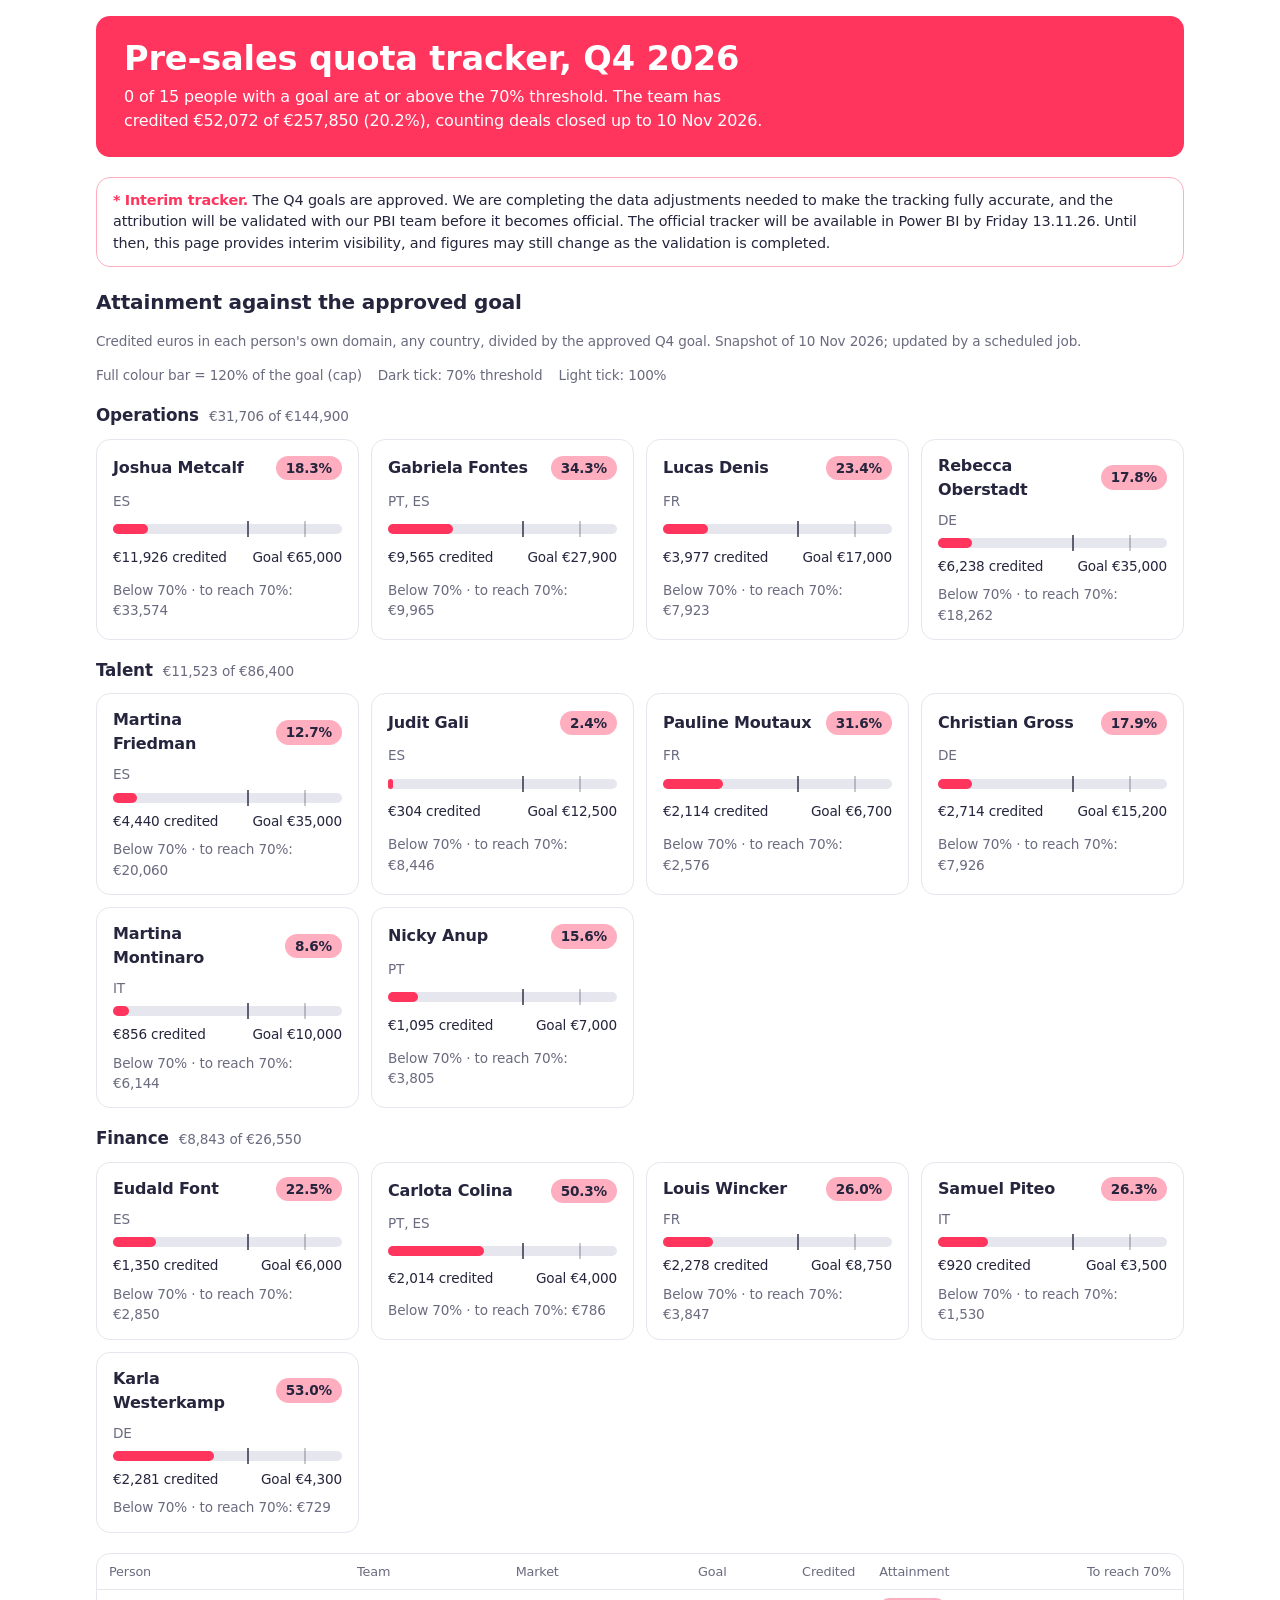
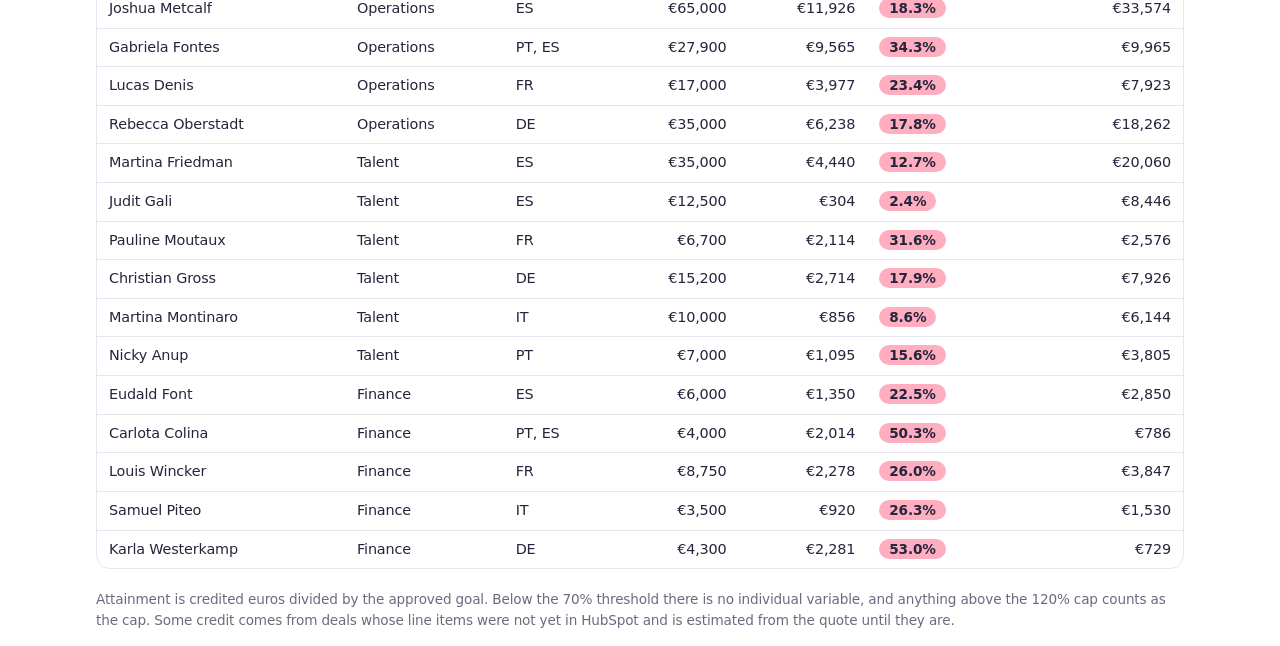
==== index.html @ 663458ab "Update attainment snapshot 2026-11-10" ====
<!doctype html>
<html lang="en"><head><meta charset="utf-8"><meta name="viewport" content="width=device-width,initial-scale=1">
<title>Pre-sales quota tracker, Q4 2026</title>
<style>
:root{--bg:#fff;--fg:#25253d;--mut:#6b6b80;--line:#e6e6ee;--panel:#fff;--brand:#ff355e;--soft:#ffaebf}
@media(prefers-color-scheme:dark){:root{--bg:#16161f;--fg:#f2f2f7;--mut:#a3a3b5;--line:#33333f;--panel:#1f1f2b}}
*{box-sizing:border-box}body{margin:0;background:var(--bg);color:var(--fg);font:16px/1.5 system-ui,-apple-system,"Segoe UI",sans-serif;letter-spacing:-.01em}
main{max-width:1120px;margin:0 auto;padding:16px;display:grid;gap:20px}
header{background:var(--brand);color:#fff;border-radius:14px;padding:24px 28px}header h1{margin:0 0 6px;font-size:clamp(1.5rem,4vw,2.1rem);line-height:1.15;font-weight:600}header p{margin:0;max-width:64ch}
.note{border:1px solid var(--soft);border-radius:14px;padding:12px 16px;font-size:.9rem;background:var(--panel)}.note b{color:var(--brand)}
h2{margin:0;font-size:1.25rem}.mut,.sub,.m{color:var(--mut);font-size:.85rem;font-weight:400}
.legend{display:flex;gap:16px;flex-wrap:wrap}
.team h3{margin:18px 0 10px;font-size:1.05rem;display:flex;gap:10px;align-items:baseline;flex-wrap:wrap}
.grid{display:grid;grid-template-columns:repeat(auto-fill,minmax(240px,1fr));gap:12px}
.card{background:var(--panel);border:1px solid var(--line);border-radius:14px;padding:14px 16px;display:grid;gap:8px}
.row{display:flex;justify-content:space-between;gap:8px;align-items:center}
.pill{border-radius:999px;padding:2px 10px;font-weight:600;font-size:.85rem;background:var(--soft);color:#25253d;white-space:nowrap}.pill.ok,.pill.capped{background:var(--brand);color:#fff}
.bar{position:relative;height:10px;border-radius:99px;background:var(--line)}.bar i{position:absolute;inset:0 auto 0 0;background:var(--brand);border-radius:99px}.bar u{position:absolute;top:-3px;bottom:-3px;width:2px;background:var(--fg);opacity:.7}.bar u.full{opacity:.25}
.foot{display:flex;justify-content:space-between;gap:8px;font-size:.85rem}
.box{overflow-x:auto;border:1px solid var(--line);border-radius:14px}table{border-collapse:collapse;width:100%;font-size:.9rem}th,td{padding:8px 12px;border-bottom:1px solid var(--line);text-align:left;white-space:nowrap}th{color:var(--mut);font-weight:500;font-size:.8rem}td.n,th.n{text-align:right;font-variant-numeric:tabular-nums}tr:last-child td{border-bottom:0}
footer{color:var(--mut);font-size:.85rem}
</style></head><body><main>
<header><h1>Pre-sales quota tracker, Q4 2026</h1>
<p>0 of 15 people with a goal are at or above the 70% threshold. The team has credited €52,072 of €257,850 (20.2%), counting deals closed up to 10 Nov 2026.</p></header>
<aside class="note" role="note"><b>*</b> <b>Interim tracker.</b> The Q4 goals are approved. We are completing the data adjustments needed to make the tracking fully accurate, and the attribution will be validated with our PBI team before it becomes official. The official tracker will be available in Power BI by Friday 13.11.26. Until then, this page provides interim visibility, and figures may still change as the validation is completed.</aside>
<section><h2>Attainment against the approved goal</h2>
<p class="mut">Credited euros in each person's own domain, any country, divided by the approved Q4 goal. Snapshot of 10 Nov 2026; updated by a scheduled job.</p>
<p class="mut legend"><span>Full colour bar = 120% of the goal (cap)</span><span>Dark tick: 70% threshold</span><span>Light tick: 100%</span></p>
<section class="team"><h3>Operations <span class="m">€31,706 of €144,900</span></h3><div class="grid"><article class="card"><div class="row"><b>Joshua Metcalf</b><span class="pill below">18.3%</span></div>
<div class="sub">ES</div>
<div class="bar" role="img" aria-label="18.3% of goal"><i style="width:15.3%"></i><u style="left:58.33%"></u><u class="full" style="left:83.33%"></u></div>
<div class="foot"><span>€11,926 credited</span><span>Goal €65,000</span></div>
<div class="sub">Below 70% · to reach 70%: €33,574</div></article><article class="card"><div class="row"><b>Gabriela Fontes</b><span class="pill below">34.3%</span></div>
<div class="sub">PT, ES</div>
<div class="bar" role="img" aria-label="34.3% of goal"><i style="width:28.6%"></i><u style="left:58.33%"></u><u class="full" style="left:83.33%"></u></div>
<div class="foot"><span>€9,565 credited</span><span>Goal €27,900</span></div>
<div class="sub">Below 70% · to reach 70%: €9,965</div></article><article class="card"><div class="row"><b>Lucas Denis</b><span class="pill below">23.4%</span></div>
<div class="sub">FR</div>
<div class="bar" role="img" aria-label="23.4% of goal"><i style="width:19.5%"></i><u style="left:58.33%"></u><u class="full" style="left:83.33%"></u></div>
<div class="foot"><span>€3,977 credited</span><span>Goal €17,000</span></div>
<div class="sub">Below 70% · to reach 70%: €7,923</div></article><article class="card"><div class="row"><b>Rebecca Oberstadt</b><span class="pill below">17.8%</span></div>
<div class="sub">DE</div>
<div class="bar" role="img" aria-label="17.8% of goal"><i style="width:14.9%"></i><u style="left:58.33%"></u><u class="full" style="left:83.33%"></u></div>
<div class="foot"><span>€6,238 credited</span><span>Goal €35,000</span></div>
<div class="sub">Below 70% · to reach 70%: €18,262</div></article></div></section><section class="team"><h3>Talent <span class="m">€11,523 of €86,400</span></h3><div class="grid"><article class="card"><div class="row"><b>Martina Friedman</b><span class="pill below">12.7%</span></div>
<div class="sub">ES</div>
<div class="bar" role="img" aria-label="12.7% of goal"><i style="width:10.6%"></i><u style="left:58.33%"></u><u class="full" style="left:83.33%"></u></div>
<div class="foot"><span>€4,440 credited</span><span>Goal €35,000</span></div>
<div class="sub">Below 70% · to reach 70%: €20,060</div></article><article class="card"><div class="row"><b>Judit Gali</b><span class="pill below">2.4%</span></div>
<div class="sub">ES</div>
<div class="bar" role="img" aria-label="2.4% of goal"><i style="width:2.0%"></i><u style="left:58.33%"></u><u class="full" style="left:83.33%"></u></div>
<div class="foot"><span>€304 credited</span><span>Goal €12,500</span></div>
<div class="sub">Below 70% · to reach 70%: €8,446</div></article><article class="card"><div class="row"><b>Pauline Moutaux</b><span class="pill below">31.6%</span></div>
<div class="sub">FR</div>
<div class="bar" role="img" aria-label="31.6% of goal"><i style="width:26.3%"></i><u style="left:58.33%"></u><u class="full" style="left:83.33%"></u></div>
<div class="foot"><span>€2,114 credited</span><span>Goal €6,700</span></div>
<div class="sub">Below 70% · to reach 70%: €2,576</div></article><article class="card"><div class="row"><b>Christian Gross</b><span class="pill below">17.9%</span></div>
<div class="sub">DE</div>
<div class="bar" role="img" aria-label="17.9% of goal"><i style="width:14.9%"></i><u style="left:58.33%"></u><u class="full" style="left:83.33%"></u></div>
<div class="foot"><span>€2,714 credited</span><span>Goal €15,200</span></div>
<div class="sub">Below 70% · to reach 70%: €7,926</div></article><article class="card"><div class="row"><b>Martina Montinaro</b><span class="pill below">8.6%</span></div>
<div class="sub">IT</div>
<div class="bar" role="img" aria-label="8.6% of goal"><i style="width:7.1%"></i><u style="left:58.33%"></u><u class="full" style="left:83.33%"></u></div>
<div class="foot"><span>€856 credited</span><span>Goal €10,000</span></div>
<div class="sub">Below 70% · to reach 70%: €6,144</div></article><article class="card"><div class="row"><b>Nicky Anup</b><span class="pill below">15.6%</span></div>
<div class="sub">PT</div>
<div class="bar" role="img" aria-label="15.6% of goal"><i style="width:13.0%"></i><u style="left:58.33%"></u><u class="full" style="left:83.33%"></u></div>
<div class="foot"><span>€1,095 credited</span><span>Goal €7,000</span></div>
<div class="sub">Below 70% · to reach 70%: €3,805</div></article></div></section><section class="team"><h3>Finance <span class="m">€8,843 of €26,550</span></h3><div class="grid"><article class="card"><div class="row"><b>Eudald Font</b><span class="pill below">22.5%</span></div>
<div class="sub">ES</div>
<div class="bar" role="img" aria-label="22.5% of goal"><i style="width:18.8%"></i><u style="left:58.33%"></u><u class="full" style="left:83.33%"></u></div>
<div class="foot"><span>€1,350 credited</span><span>Goal €6,000</span></div>
<div class="sub">Below 70% · to reach 70%: €2,850</div></article><article class="card"><div class="row"><b>Carlota Colina</b><span class="pill below">50.3%</span></div>
<div class="sub">PT, ES</div>
<div class="bar" role="img" aria-label="50.3% of goal"><i style="width:42.0%"></i><u style="left:58.33%"></u><u class="full" style="left:83.33%"></u></div>
<div class="foot"><span>€2,014 credited</span><span>Goal €4,000</span></div>
<div class="sub">Below 70% · to reach 70%: €786</div></article><article class="card"><div class="row"><b>Louis Wincker</b><span class="pill below">26.0%</span></div>
<div class="sub">FR</div>
<div class="bar" role="img" aria-label="26.0% of goal"><i style="width:21.7%"></i><u style="left:58.33%"></u><u class="full" style="left:83.33%"></u></div>
<div class="foot"><span>€2,278 credited</span><span>Goal €8,750</span></div>
<div class="sub">Below 70% · to reach 70%: €3,847</div></article><article class="card"><div class="row"><b>Samuel Piteo</b><span class="pill below">26.3%</span></div>
<div class="sub">IT</div>
<div class="bar" role="img" aria-label="26.3% of goal"><i style="width:21.9%"></i><u style="left:58.33%"></u><u class="full" style="left:83.33%"></u></div>
<div class="foot"><span>€920 credited</span><span>Goal €3,500</span></div>
<div class="sub">Below 70% · to reach 70%: €1,530</div></article><article class="card"><div class="row"><b>Karla Westerkamp</b><span class="pill below">53.0%</span></div>
<div class="sub">DE</div>
<div class="bar" role="img" aria-label="53.0% of goal"><i style="width:44.2%"></i><u style="left:58.33%"></u><u class="full" style="left:83.33%"></u></div>
<div class="foot"><span>€2,281 credited</span><span>Goal €4,300</span></div>
<div class="sub">Below 70% · to reach 70%: €729</div></article></div></section></section>
<section><div class="box"><table><thead><tr><th>Person</th><th>Team</th><th>Market</th><th class="n">Goal</th><th class="n">Credited</th><th>Attainment</th><th class="n">To reach 70%</th></tr></thead><tbody><tr><td>Joshua Metcalf</td><td>Operations</td><td>ES</td><td class="n">€65,000</td><td class="n">€11,926</td><td><span class="pill below">18.3%</span></td><td class="n">€33,574</td></tr><tr><td>Gabriela Fontes</td><td>Operations</td><td>PT, ES</td><td class="n">€27,900</td><td class="n">€9,565</td><td><span class="pill below">34.3%</span></td><td class="n">€9,965</td></tr><tr><td>Lucas Denis</td><td>Operations</td><td>FR</td><td class="n">€17,000</td><td class="n">€3,977</td><td><span class="pill below">23.4%</span></td><td class="n">€7,923</td></tr><tr><td>Rebecca Oberstadt</td><td>Operations</td><td>DE</td><td class="n">€35,000</td><td class="n">€6,238</td><td><span class="pill below">17.8%</span></td><td class="n">€18,262</td></tr><tr><td>Martina Friedman</td><td>Talent</td><td>ES</td><td class="n">€35,000</td><td class="n">€4,440</td><td><span class="pill below">12.7%</span></td><td class="n">€20,060</td></tr><tr><td>Judit Gali</td><td>Talent</td><td>ES</td><td class="n">€12,500</td><td class="n">€304</td><td><span class="pill below">2.4%</span></td><td class="n">€8,446</td></tr><tr><td>Pauline Moutaux</td><td>Talent</td><td>FR</td><td class="n">€6,700</td><td class="n">€2,114</td><td><span class="pill below">31.6%</span></td><td class="n">€2,576</td></tr><tr><td>Christian Gross</td><td>Talent</td><td>DE</td><td class="n">€15,200</td><td class="n">€2,714</td><td><span class="pill below">17.9%</span></td><td class="n">€7,926</td></tr><tr><td>Martina Montinaro</td><td>Talent</td><td>IT</td><td class="n">€10,000</td><td class="n">€856</td><td><span class="pill below">8.6%</span></td><td class="n">€6,144</td></tr><tr><td>Nicky Anup</td><td>Talent</td><td>PT</td><td class="n">€7,000</td><td class="n">€1,095</td><td><span class="pill below">15.6%</span></td><td class="n">€3,805</td></tr><tr><td>Eudald Font</td><td>Finance</td><td>ES</td><td class="n">€6,000</td><td class="n">€1,350</td><td><span class="pill below">22.5%</span></td><td class="n">€2,850</td></tr><tr><td>Carlota Colina</td><td>Finance</td><td>PT, ES</td><td class="n">€4,000</td><td class="n">€2,014</td><td><span class="pill below">50.3%</span></td><td class="n">€786</td></tr><tr><td>Louis Wincker</td><td>Finance</td><td>FR</td><td class="n">€8,750</td><td class="n">€2,278</td><td><span class="pill below">26.0%</span></td><td class="n">€3,847</td></tr><tr><td>Samuel Piteo</td><td>Finance</td><td>IT</td><td class="n">€3,500</td><td class="n">€920</td><td><span class="pill below">26.3%</span></td><td class="n">€1,530</td></tr><tr><td>Karla Westerkamp</td><td>Finance</td><td>DE</td><td class="n">€4,300</td><td class="n">€2,281</td><td><span class="pill below">53.0%</span></td><td class="n">€729</td></tr></tbody></table></div></section>
<footer>Attainment is credited euros divided by the approved goal. Below the 70% threshold there is no individual variable, and anything above the 120% cap counts as the cap. Some credit comes from deals whose line items were not yet in HubSpot and is estimated from the quote until they are.</footer>
</main></body></html>
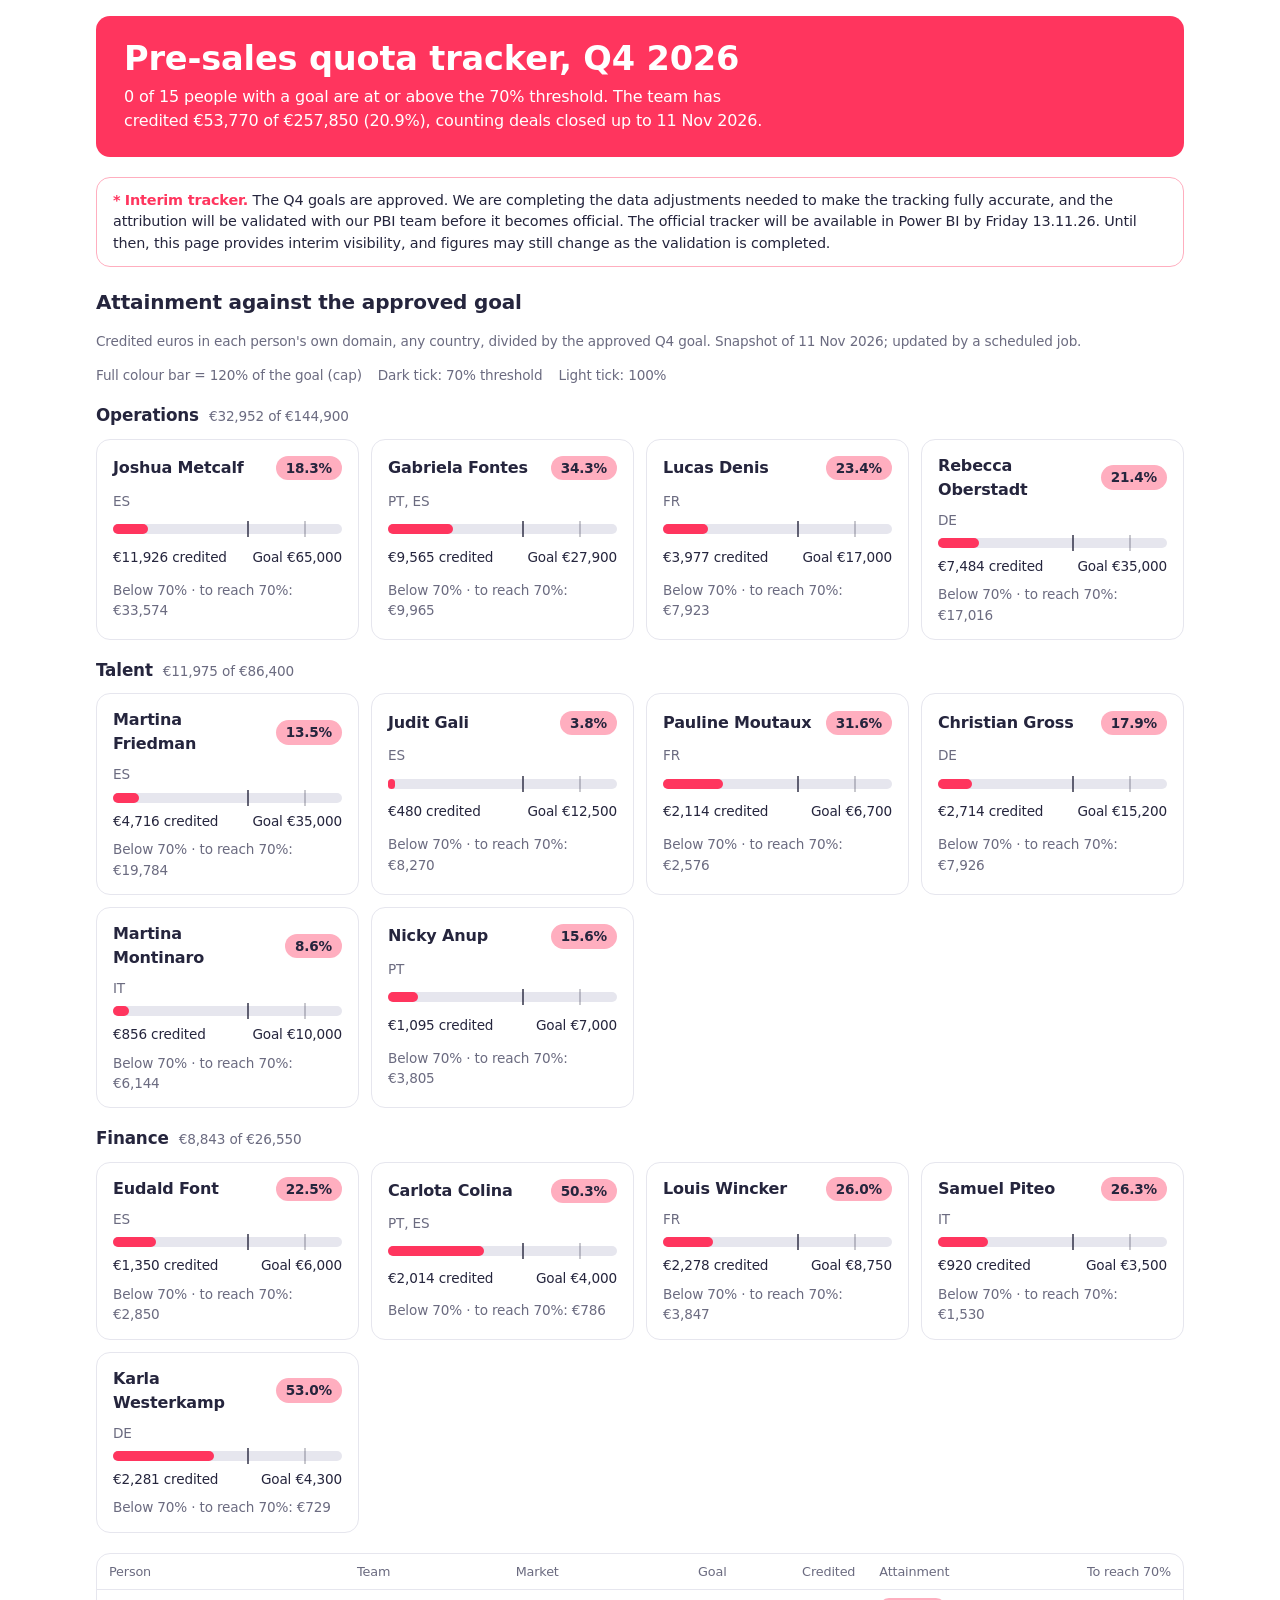
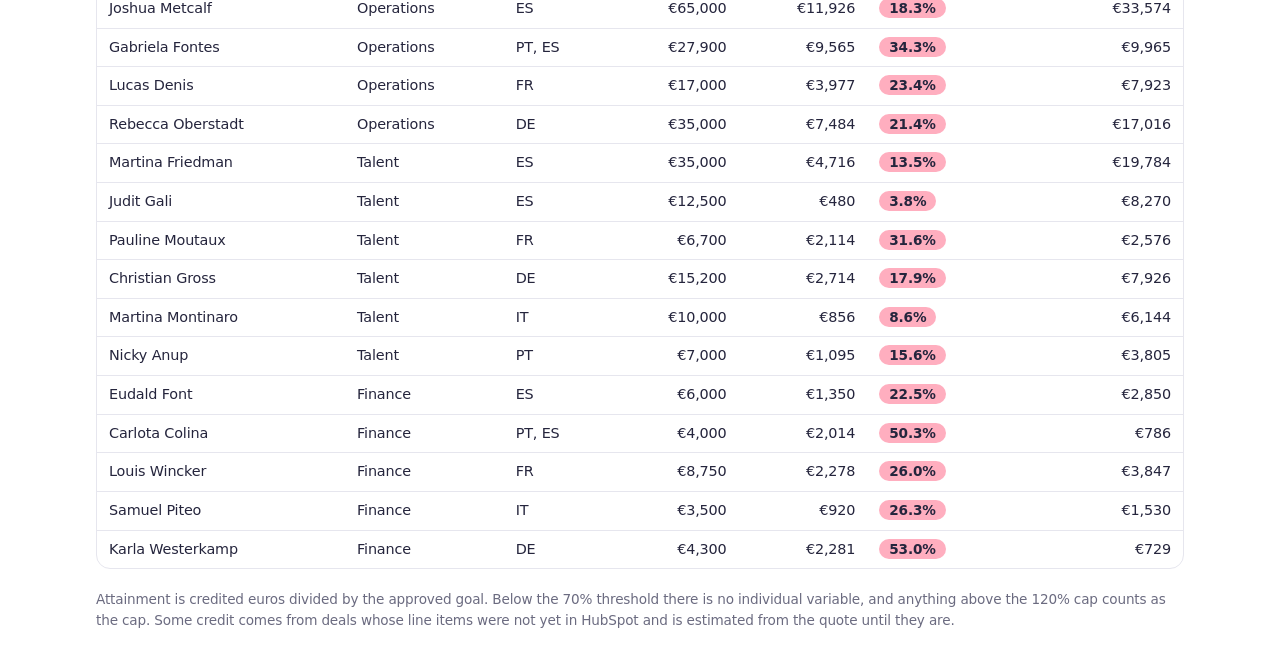
==== commit fc66cef0: "Update attainment snapshot 2026-11-11" ====
--- a/index.html
+++ b/index.html
@@ -21,12 +21,12 @@
 footer{color:var(--mut);font-size:.85rem}
 </style></head><body><main>
 <header><h1>Pre-sales quota tracker, Q4 2026</h1>
-<p>0 of 15 people with a goal are at or above the 70% threshold. The team has credited €52,072 of €257,850 (20.2%), counting deals closed up to 10 Nov 2026.</p></header>
+<p>0 of 15 people with a goal are at or above the 70% threshold. The team has credited €53,770 of €257,850 (20.9%), counting deals closed up to 11 Nov 2026.</p></header>
 <aside class="note" role="note"><b>*</b> <b>Interim tracker.</b> The Q4 goals are approved. We are completing the data adjustments needed to make the tracking fully accurate, and the attribution will be validated with our PBI team before it becomes official. The official tracker will be available in Power BI by Friday 13.11.26. Until then, this page provides interim visibility, and figures may still change as the validation is completed.</aside>
 <section><h2>Attainment against the approved goal</h2>
-<p class="mut">Credited euros in each person's own domain, any country, divided by the approved Q4 goal. Snapshot of 10 Nov 2026; updated by a scheduled job.</p>
+<p class="mut">Credited euros in each person's own domain, any country, divided by the approved Q4 goal. Snapshot of 11 Nov 2026; updated by a scheduled job.</p>
 <p class="mut legend"><span>Full colour bar = 120% of the goal (cap)</span><span>Dark tick: 70% threshold</span><span>Light tick: 100%</span></p>
-<section class="team"><h3>Operations <span class="m">€31,706 of €144,900</span></h3><div class="grid"><article class="card"><div class="row"><b>Joshua Metcalf</b><span class="pill below">18.3%</span></div>
+<section class="team"><h3>Operations <span class="m">€32,952 of €144,900</span></h3><div class="grid"><article class="card"><div class="row"><b>Joshua Metcalf</b><span class="pill below">18.3%</span></div>
 <div class="sub">ES</div>
 <div class="bar" role="img" aria-label="18.3% of goal"><i style="width:15.3%"></i><u style="left:58.33%"></u><u class="full" style="left:83.33%"></u></div>
 <div class="foot"><span>€11,926 credited</span><span>Goal €65,000</span></div>
@@ -38,19 +38,19 @@
 <div class="sub">FR</div>
 <div class="bar" role="img" aria-label="23.4% of goal"><i style="width:19.5%"></i><u style="left:58.33%"></u><u class="full" style="left:83.33%"></u></div>
 <div class="foot"><span>€3,977 credited</span><span>Goal €17,000</span></div>
-<div class="sub">Below 70% · to reach 70%: €7,923</div></article><article class="card"><div class="row"><b>Rebecca Oberstadt</b><span class="pill below">17.8%</span></div>
+<div class="sub">Below 70% · to reach 70%: €7,923</div></article><article class="card"><div class="row"><b>Rebecca Oberstadt</b><span class="pill below">21.4%</span></div>
 <div class="sub">DE</div>
-<div class="bar" role="img" aria-label="17.8% of goal"><i style="width:14.9%"></i><u style="left:58.33%"></u><u class="full" style="left:83.33%"></u></div>
-<div class="foot"><span>€6,238 credited</span><span>Goal €35,000</span></div>
-<div class="sub">Below 70% · to reach 70%: €18,262</div></article></div></section><section class="team"><h3>Talent <span class="m">€11,523 of €86,400</span></h3><div class="grid"><article class="card"><div class="row"><b>Martina Friedman</b><span class="pill below">12.7%</span></div>
+<div class="bar" role="img" aria-label="21.4% of goal"><i style="width:17.8%"></i><u style="left:58.33%"></u><u class="full" style="left:83.33%"></u></div>
+<div class="foot"><span>€7,484 credited</span><span>Goal €35,000</span></div>
+<div class="sub">Below 70% · to reach 70%: €17,016</div></article></div></section><section class="team"><h3>Talent <span class="m">€11,975 of €86,400</span></h3><div class="grid"><article class="card"><div class="row"><b>Martina Friedman</b><span class="pill below">13.5%</span></div>
 <div class="sub">ES</div>
-<div class="bar" role="img" aria-label="12.7% of goal"><i style="width:10.6%"></i><u style="left:58.33%"></u><u class="full" style="left:83.33%"></u></div>
-<div class="foot"><span>€4,440 credited</span><span>Goal €35,000</span></div>
-<div class="sub">Below 70% · to reach 70%: €20,060</div></article><article class="card"><div class="row"><b>Judit Gali</b><span class="pill below">2.4%</span></div>
+<div class="bar" role="img" aria-label="13.5% of goal"><i style="width:11.2%"></i><u style="left:58.33%"></u><u class="full" style="left:83.33%"></u></div>
+<div class="foot"><span>€4,716 credited</span><span>Goal €35,000</span></div>
+<div class="sub">Below 70% · to reach 70%: €19,784</div></article><article class="card"><div class="row"><b>Judit Gali</b><span class="pill below">3.8%</span></div>
 <div class="sub">ES</div>
-<div class="bar" role="img" aria-label="2.4% of goal"><i style="width:2.0%"></i><u style="left:58.33%"></u><u class="full" style="left:83.33%"></u></div>
-<div class="foot"><span>€304 credited</span><span>Goal €12,500</span></div>
-<div class="sub">Below 70% · to reach 70%: €8,446</div></article><article class="card"><div class="row"><b>Pauline Moutaux</b><span class="pill below">31.6%</span></div>
+<div class="bar" role="img" aria-label="3.8% of goal"><i style="width:3.2%"></i><u style="left:58.33%"></u><u class="full" style="left:83.33%"></u></div>
+<div class="foot"><span>€480 credited</span><span>Goal €12,500</span></div>
+<div class="sub">Below 70% · to reach 70%: €8,270</div></article><article class="card"><div class="row"><b>Pauline Moutaux</b><span class="pill below">31.6%</span></div>
 <div class="sub">FR</div>
 <div class="bar" role="img" aria-label="31.6% of goal"><i style="width:26.3%"></i><u style="left:58.33%"></u><u class="full" style="left:83.33%"></u></div>
 <div class="foot"><span>€2,114 credited</span><span>Goal €6,700</span></div>
@@ -87,6 +87,6 @@
 <div class="bar" role="img" aria-label="53.0% of goal"><i style="width:44.2%"></i><u style="left:58.33%"></u><u class="full" style="left:83.33%"></u></div>
 <div class="foot"><span>€2,281 credited</span><span>Goal €4,300</span></div>
 <div class="sub">Below 70% · to reach 70%: €729</div></article></div></section></section>
-<section><div class="box"><table><thead><tr><th>Person</th><th>Team</th><th>Market</th><th class="n">Goal</th><th class="n">Credited</th><th>Attainment</th><th class="n">To reach 70%</th></tr></thead><tbody><tr><td>Joshua Metcalf</td><td>Operations</td><td>ES</td><td class="n">€65,000</td><td class="n">€11,926</td><td><span class="pill below">18.3%</span></td><td class="n">€33,574</td></tr><tr><td>Gabriela Fontes</td><td>Operations</td><td>PT, ES</td><td class="n">€27,900</td><td class="n">€9,565</td><td><span class="pill below">34.3%</span></td><td class="n">€9,965</td></tr><tr><td>Lucas Denis</td><td>Operations</td><td>FR</td><td class="n">€17,000</td><td class="n">€3,977</td><td><span class="pill below">23.4%</span></td><td class="n">€7,923</td></tr><tr><td>Rebecca Oberstadt</td><td>Operations</td><td>DE</td><td class="n">€35,000</td><td class="n">€6,238</td><td><span class="pill below">17.8%</span></td><td class="n">€18,262</td></tr><tr><td>Martina Friedman</td><td>Talent</td><td>ES</td><td class="n">€35,000</td><td class="n">€4,440</td><td><span class="pill below">12.7%</span></td><td class="n">€20,060</td></tr><tr><td>Judit Gali</td><td>Talent</td><td>ES</td><td class="n">€12,500</td><td class="n">€304</td><td><span class="pill below">2.4%</span></td><td class="n">€8,446</td></tr><tr><td>Pauline Moutaux</td><td>Talent</td><td>FR</td><td class="n">€6,700</td><td class="n">€2,114</td><td><span class="pill below">31.6%</span></td><td class="n">€2,576</td></tr><tr><td>Christian Gross</td><td>Talent</td><td>DE</td><td class="n">€15,200</td><td class="n">€2,714</td><td><span class="pill below">17.9%</span></td><td class="n">€7,926</td></tr><tr><td>Martina Montinaro</td><td>Talent</td><td>IT</td><td class="n">€10,000</td><td class="n">€856</td><td><span class="pill below">8.6%</span></td><td class="n">€6,144</td></tr><tr><td>Nicky Anup</td><td>Talent</td><td>PT</td><td class="n">€7,000</td><td class="n">€1,095</td><td><span class="pill below">15.6%</span></td><td class="n">€3,805</td></tr><tr><td>Eudald Font</td><td>Finance</td><td>ES</td><td class="n">€6,000</td><td class="n">€1,350</td><td><span class="pill below">22.5%</span></td><td class="n">€2,850</td></tr><tr><td>Carlota Colina</td><td>Finance</td><td>PT, ES</td><td class="n">€4,000</td><td class="n">€2,014</td><td><span class="pill below">50.3%</span></td><td class="n">€786</td></tr><tr><td>Louis Wincker</td><td>Finance</td><td>FR</td><td class="n">€8,750</td><td class="n">€2,278</td><td><span class="pill below">26.0%</span></td><td class="n">€3,847</td></tr><tr><td>Samuel Piteo</td><td>Finance</td><td>IT</td><td class="n">€3,500</td><td class="n">€920</td><td><span class="pill below">26.3%</span></td><td class="n">€1,530</td></tr><tr><td>Karla Westerkamp</td><td>Finance</td><td>DE</td><td class="n">€4,300</td><td class="n">€2,281</td><td><span class="pill below">53.0%</span></td><td class="n">€729</td></tr></tbody></table></div></section>
+<section><div class="box"><table><thead><tr><th>Person</th><th>Team</th><th>Market</th><th class="n">Goal</th><th class="n">Credited</th><th>Attainment</th><th class="n">To reach 70%</th></tr></thead><tbody><tr><td>Joshua Metcalf</td><td>Operations</td><td>ES</td><td class="n">€65,000</td><td class="n">€11,926</td><td><span class="pill below">18.3%</span></td><td class="n">€33,574</td></tr><tr><td>Gabriela Fontes</td><td>Operations</td><td>PT, ES</td><td class="n">€27,900</td><td class="n">€9,565</td><td><span class="pill below">34.3%</span></td><td class="n">€9,965</td></tr><tr><td>Lucas Denis</td><td>Operations</td><td>FR</td><td class="n">€17,000</td><td class="n">€3,977</td><td><span class="pill below">23.4%</span></td><td class="n">€7,923</td></tr><tr><td>Rebecca Oberstadt</td><td>Operations</td><td>DE</td><td class="n">€35,000</td><td class="n">€7,484</td><td><span class="pill below">21.4%</span></td><td class="n">€17,016</td></tr><tr><td>Martina Friedman</td><td>Talent</td><td>ES</td><td class="n">€35,000</td><td class="n">€4,716</td><td><span class="pill below">13.5%</span></td><td class="n">€19,784</td></tr><tr><td>Judit Gali</td><td>Talent</td><td>ES</td><td class="n">€12,500</td><td class="n">€480</td><td><span class="pill below">3.8%</span></td><td class="n">€8,270</td></tr><tr><td>Pauline Moutaux</td><td>Talent</td><td>FR</td><td class="n">€6,700</td><td class="n">€2,114</td><td><span class="pill below">31.6%</span></td><td class="n">€2,576</td></tr><tr><td>Christian Gross</td><td>Talent</td><td>DE</td><td class="n">€15,200</td><td class="n">€2,714</td><td><span class="pill below">17.9%</span></td><td class="n">€7,926</td></tr><tr><td>Martina Montinaro</td><td>Talent</td><td>IT</td><td class="n">€10,000</td><td class="n">€856</td><td><span class="pill below">8.6%</span></td><td class="n">€6,144</td></tr><tr><td>Nicky Anup</td><td>Talent</td><td>PT</td><td class="n">€7,000</td><td class="n">€1,095</td><td><span class="pill below">15.6%</span></td><td class="n">€3,805</td></tr><tr><td>Eudald Font</td><td>Finance</td><td>ES</td><td class="n">€6,000</td><td class="n">€1,350</td><td><span class="pill below">22.5%</span></td><td class="n">€2,850</td></tr><tr><td>Carlota Colina</td><td>Finance</td><td>PT, ES</td><td class="n">€4,000</td><td class="n">€2,014</td><td><span class="pill below">50.3%</span></td><td class="n">€786</td></tr><tr><td>Louis Wincker</td><td>Finance</td><td>FR</td><td class="n">€8,750</td><td class="n">€2,278</td><td><span class="pill below">26.0%</span></td><td class="n">€3,847</td></tr><tr><td>Samuel Piteo</td><td>Finance</td><td>IT</td><td class="n">€3,500</td><td class="n">€920</td><td><span class="pill below">26.3%</span></td><td class="n">€1,530</td></tr><tr><td>Karla Westerkamp</td><td>Finance</td><td>DE</td><td class="n">€4,300</td><td class="n">€2,281</td><td><span class="pill below">53.0%</span></td><td class="n">€729</td></tr></tbody></table></div></section>
 <footer>Attainment is credited euros divided by the approved goal. Below the 70% threshold there is no individual variable, and anything above the 120% cap counts as the cap. Some credit comes from deals whose line items were not yet in HubSpot and is estimated from the quote until they are.</footer>
 </main></body></html>
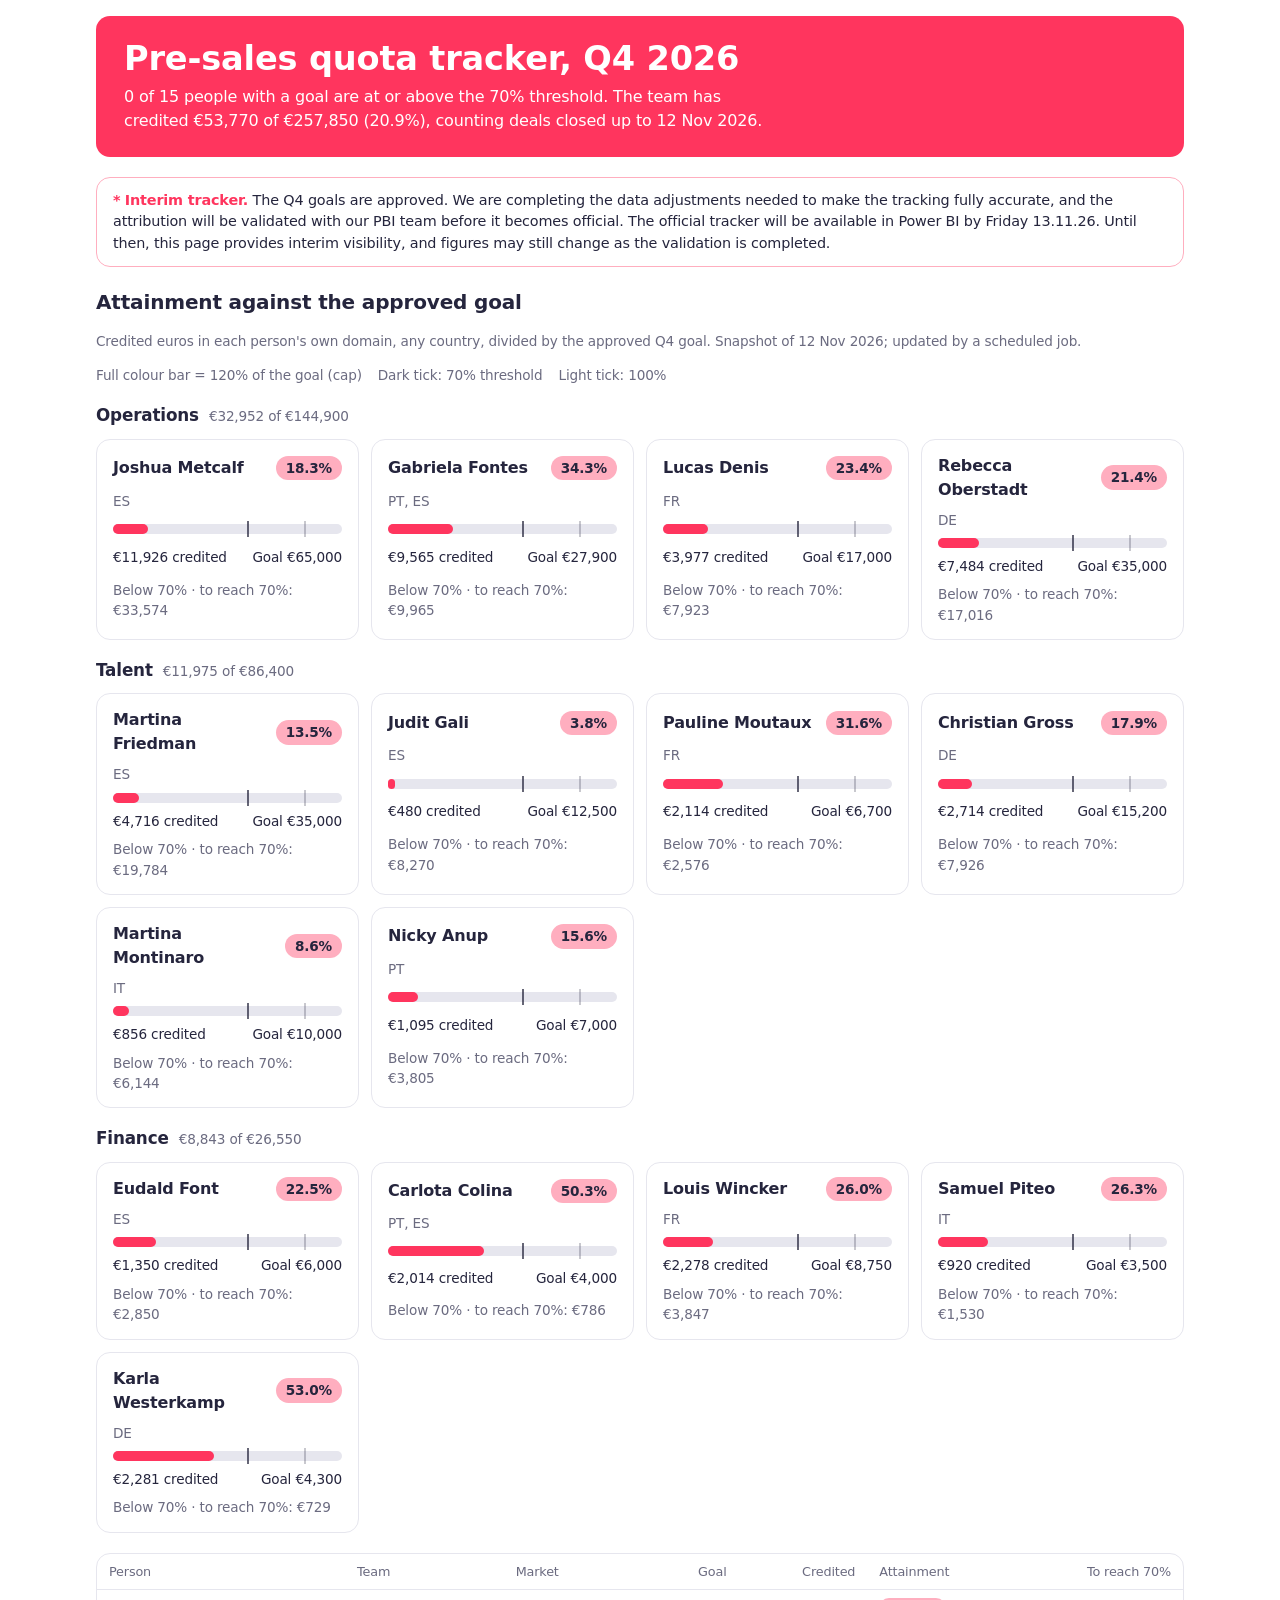
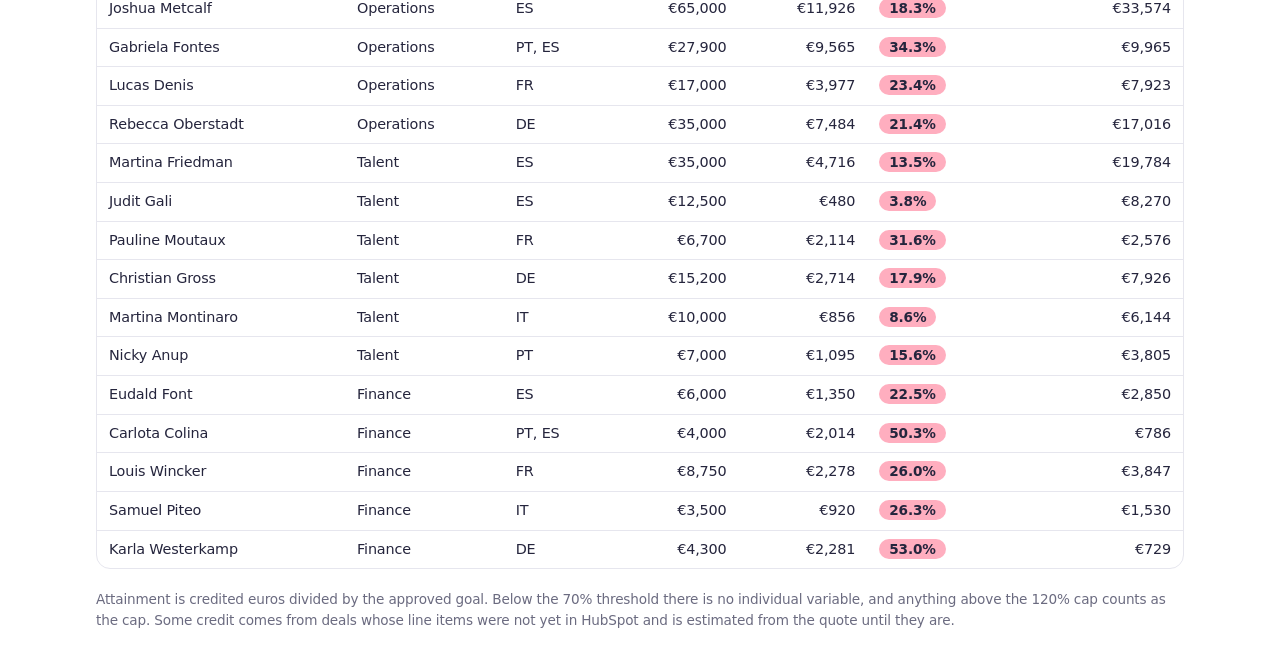
==== commit 713ca25f: "Update attainment snapshot 2026-11-12" ====
--- a/index.html
+++ b/index.html
@@ -21,10 +21,10 @@
 footer{color:var(--mut);font-size:.85rem}
 </style></head><body><main>
 <header><h1>Pre-sales quota tracker, Q4 2026</h1>
-<p>0 of 15 people with a goal are at or above the 70% threshold. The team has credited €53,770 of €257,850 (20.9%), counting deals closed up to 11 Nov 2026.</p></header>
+<p>0 of 15 people with a goal are at or above the 70% threshold. The team has credited €53,770 of €257,850 (20.9%), counting deals closed up to 12 Nov 2026.</p></header>
 <aside class="note" role="note"><b>*</b> <b>Interim tracker.</b> The Q4 goals are approved. We are completing the data adjustments needed to make the tracking fully accurate, and the attribution will be validated with our PBI team before it becomes official. The official tracker will be available in Power BI by Friday 13.11.26. Until then, this page provides interim visibility, and figures may still change as the validation is completed.</aside>
 <section><h2>Attainment against the approved goal</h2>
-<p class="mut">Credited euros in each person's own domain, any country, divided by the approved Q4 goal. Snapshot of 11 Nov 2026; updated by a scheduled job.</p>
+<p class="mut">Credited euros in each person's own domain, any country, divided by the approved Q4 goal. Snapshot of 12 Nov 2026; updated by a scheduled job.</p>
 <p class="mut legend"><span>Full colour bar = 120% of the goal (cap)</span><span>Dark tick: 70% threshold</span><span>Light tick: 100%</span></p>
 <section class="team"><h3>Operations <span class="m">€32,952 of €144,900</span></h3><div class="grid"><article class="card"><div class="row"><b>Joshua Metcalf</b><span class="pill below">18.3%</span></div>
 <div class="sub">ES</div>
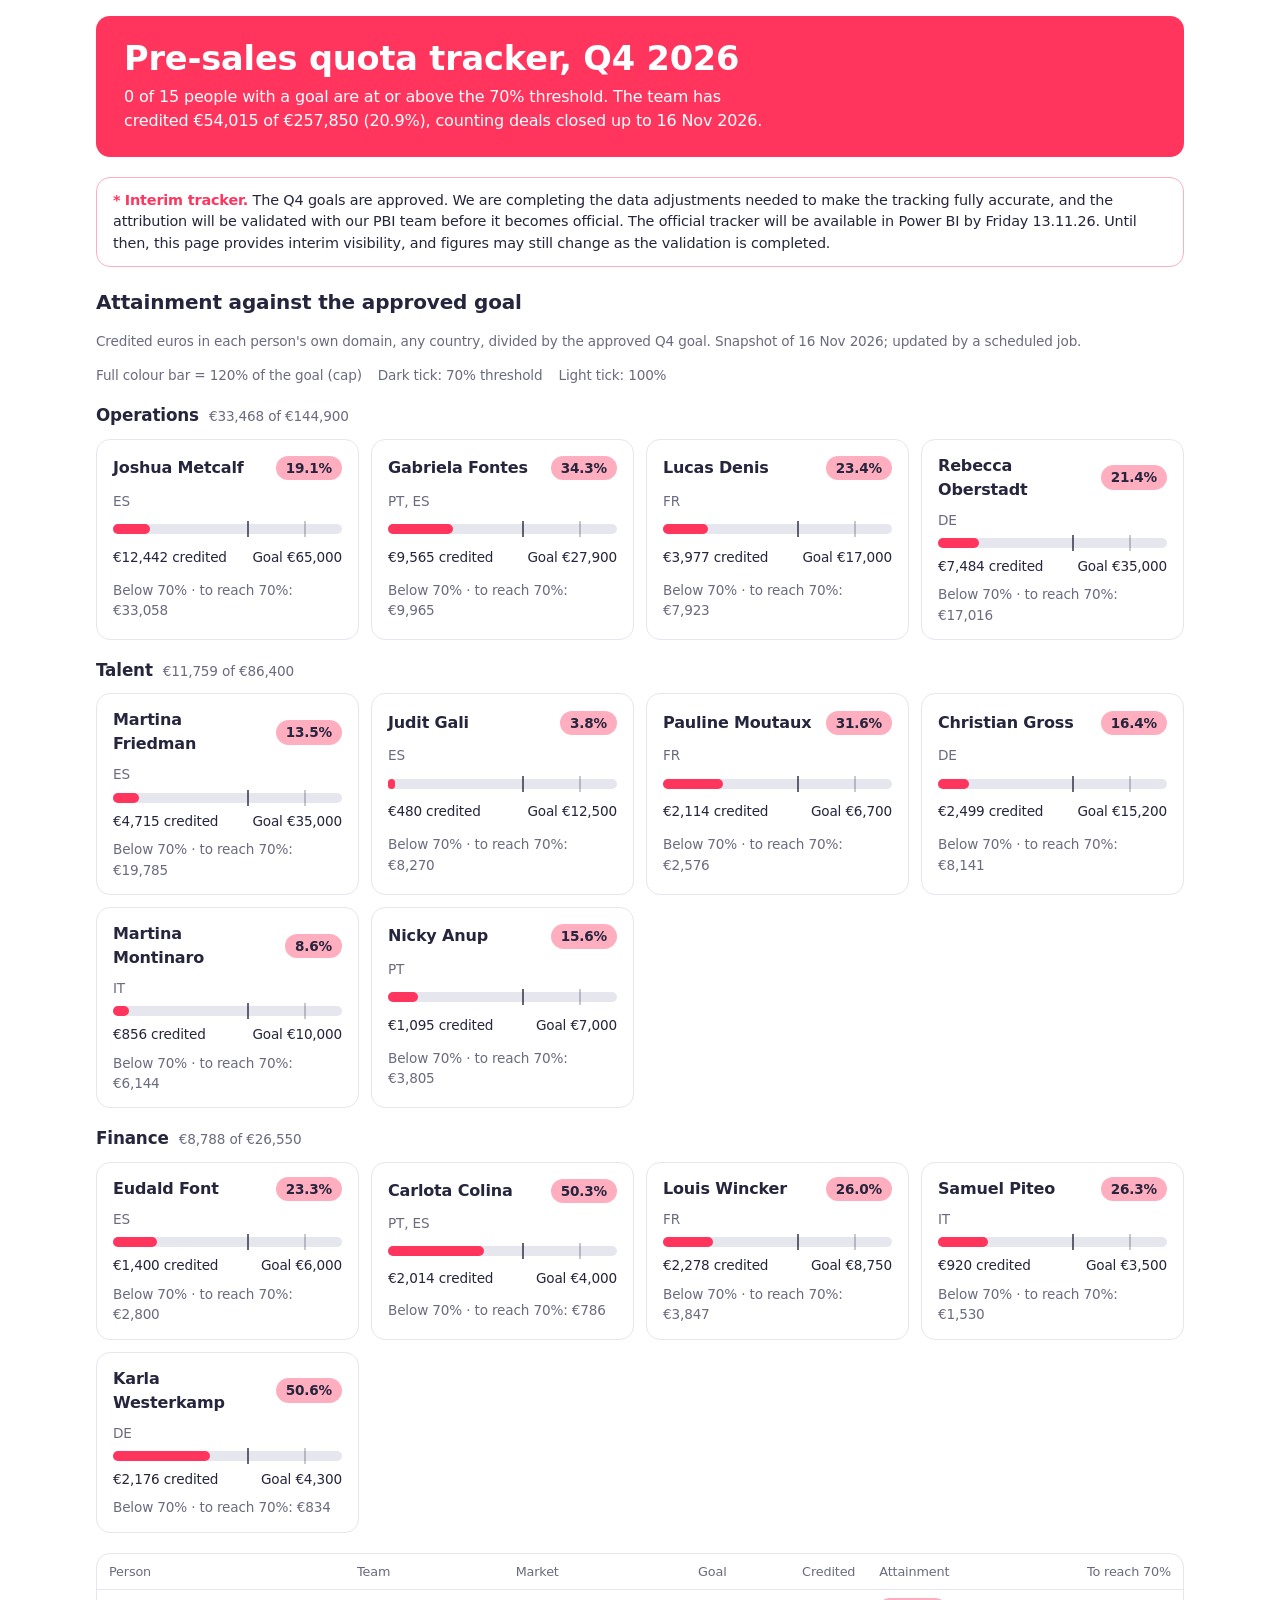
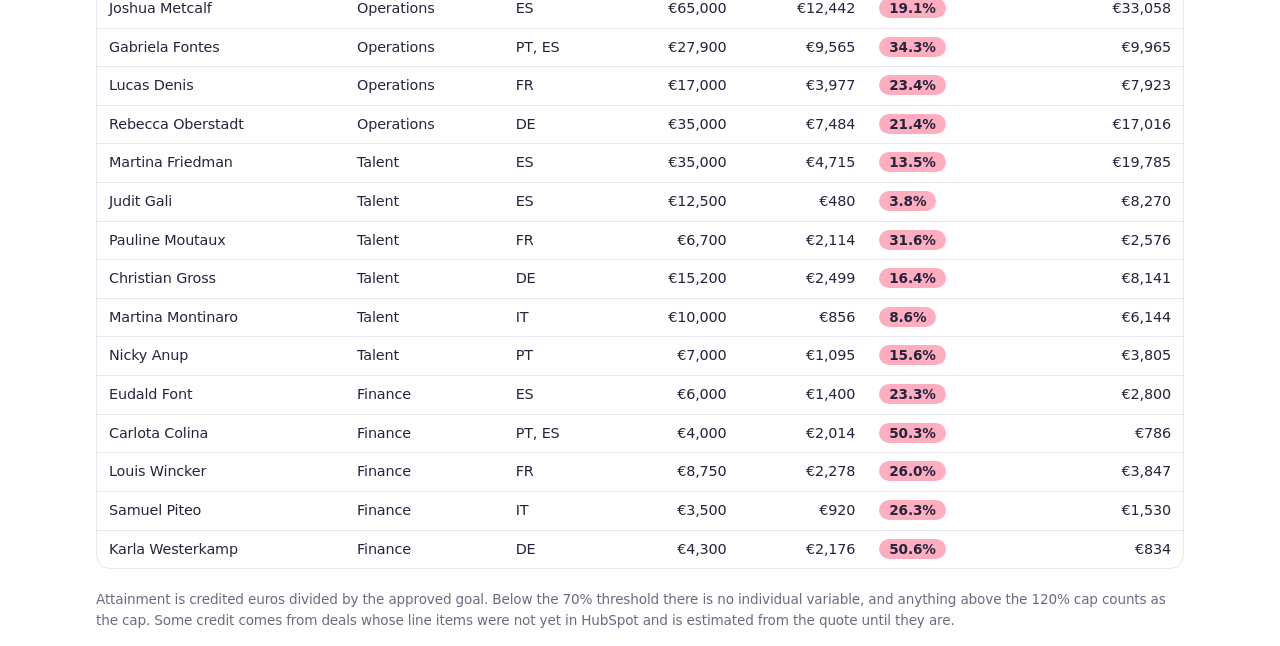
==== commit e67cecc5: "Update attainment snapshot 2026-11-16" ====
--- a/index.html
+++ b/index.html
@@ -21,16 +21,16 @@
 footer{color:var(--mut);font-size:.85rem}
 </style></head><body><main>
 <header><h1>Pre-sales quota tracker, Q4 2026</h1>
-<p>0 of 15 people with a goal are at or above the 70% threshold. The team has credited €53,770 of €257,850 (20.9%), counting deals closed up to 12 Nov 2026.</p></header>
+<p>0 of 15 people with a goal are at or above the 70% threshold. The team has credited €54,015 of €257,850 (20.9%), counting deals closed up to 16 Nov 2026.</p></header>
 <aside class="note" role="note"><b>*</b> <b>Interim tracker.</b> The Q4 goals are approved. We are completing the data adjustments needed to make the tracking fully accurate, and the attribution will be validated with our PBI team before it becomes official. The official tracker will be available in Power BI by Friday 13.11.26. Until then, this page provides interim visibility, and figures may still change as the validation is completed.</aside>
 <section><h2>Attainment against the approved goal</h2>
-<p class="mut">Credited euros in each person's own domain, any country, divided by the approved Q4 goal. Snapshot of 12 Nov 2026; updated by a scheduled job.</p>
+<p class="mut">Credited euros in each person's own domain, any country, divided by the approved Q4 goal. Snapshot of 16 Nov 2026; updated by a scheduled job.</p>
 <p class="mut legend"><span>Full colour bar = 120% of the goal (cap)</span><span>Dark tick: 70% threshold</span><span>Light tick: 100%</span></p>
-<section class="team"><h3>Operations <span class="m">€32,952 of €144,900</span></h3><div class="grid"><article class="card"><div class="row"><b>Joshua Metcalf</b><span class="pill below">18.3%</span></div>
+<section class="team"><h3>Operations <span class="m">€33,468 of €144,900</span></h3><div class="grid"><article class="card"><div class="row"><b>Joshua Metcalf</b><span class="pill below">19.1%</span></div>
 <div class="sub">ES</div>
-<div class="bar" role="img" aria-label="18.3% of goal"><i style="width:15.3%"></i><u style="left:58.33%"></u><u class="full" style="left:83.33%"></u></div>
-<div class="foot"><span>€11,926 credited</span><span>Goal €65,000</span></div>
-<div class="sub">Below 70% · to reach 70%: €33,574</div></article><article class="card"><div class="row"><b>Gabriela Fontes</b><span class="pill below">34.3%</span></div>
+<div class="bar" role="img" aria-label="19.1% of goal"><i style="width:16.0%"></i><u style="left:58.33%"></u><u class="full" style="left:83.33%"></u></div>
+<div class="foot"><span>€12,442 credited</span><span>Goal €65,000</span></div>
+<div class="sub">Below 70% · to reach 70%: €33,058</div></article><article class="card"><div class="row"><b>Gabriela Fontes</b><span class="pill below">34.3%</span></div>
 <div class="sub">PT, ES</div>
 <div class="bar" role="img" aria-label="34.3% of goal"><i style="width:28.6%"></i><u style="left:58.33%"></u><u class="full" style="left:83.33%"></u></div>
 <div class="foot"><span>€9,565 credited</span><span>Goal €27,900</span></div>
@@ -42,11 +42,11 @@
 <div class="sub">DE</div>
 <div class="bar" role="img" aria-label="21.4% of goal"><i style="width:17.8%"></i><u style="left:58.33%"></u><u class="full" style="left:83.33%"></u></div>
 <div class="foot"><span>€7,484 credited</span><span>Goal €35,000</span></div>
-<div class="sub">Below 70% · to reach 70%: €17,016</div></article></div></section><section class="team"><h3>Talent <span class="m">€11,975 of €86,400</span></h3><div class="grid"><article class="card"><div class="row"><b>Martina Friedman</b><span class="pill below">13.5%</span></div>
+<div class="sub">Below 70% · to reach 70%: €17,016</div></article></div></section><section class="team"><h3>Talent <span class="m">€11,759 of €86,400</span></h3><div class="grid"><article class="card"><div class="row"><b>Martina Friedman</b><span class="pill below">13.5%</span></div>
 <div class="sub">ES</div>
 <div class="bar" role="img" aria-label="13.5% of goal"><i style="width:11.2%"></i><u style="left:58.33%"></u><u class="full" style="left:83.33%"></u></div>
-<div class="foot"><span>€4,716 credited</span><span>Goal €35,000</span></div>
-<div class="sub">Below 70% · to reach 70%: €19,784</div></article><article class="card"><div class="row"><b>Judit Gali</b><span class="pill below">3.8%</span></div>
+<div class="foot"><span>€4,715 credited</span><span>Goal €35,000</span></div>
+<div class="sub">Below 70% · to reach 70%: €19,785</div></article><article class="card"><div class="row"><b>Judit Gali</b><span class="pill below">3.8%</span></div>
 <div class="sub">ES</div>
 <div class="bar" role="img" aria-label="3.8% of goal"><i style="width:3.2%"></i><u style="left:58.33%"></u><u class="full" style="left:83.33%"></u></div>
 <div class="foot"><span>€480 credited</span><span>Goal €12,500</span></div>
@@ -54,11 +54,11 @@
 <div class="sub">FR</div>
 <div class="bar" role="img" aria-label="31.6% of goal"><i style="width:26.3%"></i><u style="left:58.33%"></u><u class="full" style="left:83.33%"></u></div>
 <div class="foot"><span>€2,114 credited</span><span>Goal €6,700</span></div>
-<div class="sub">Below 70% · to reach 70%: €2,576</div></article><article class="card"><div class="row"><b>Christian Gross</b><span class="pill below">17.9%</span></div>
+<div class="sub">Below 70% · to reach 70%: €2,576</div></article><article class="card"><div class="row"><b>Christian Gross</b><span class="pill below">16.4%</span></div>
 <div class="sub">DE</div>
-<div class="bar" role="img" aria-label="17.9% of goal"><i style="width:14.9%"></i><u style="left:58.33%"></u><u class="full" style="left:83.33%"></u></div>
-<div class="foot"><span>€2,714 credited</span><span>Goal €15,200</span></div>
-<div class="sub">Below 70% · to reach 70%: €7,926</div></article><article class="card"><div class="row"><b>Martina Montinaro</b><span class="pill below">8.6%</span></div>
+<div class="bar" role="img" aria-label="16.4% of goal"><i style="width:13.7%"></i><u style="left:58.33%"></u><u class="full" style="left:83.33%"></u></div>
+<div class="foot"><span>€2,499 credited</span><span>Goal €15,200</span></div>
+<div class="sub">Below 70% · to reach 70%: €8,141</div></article><article class="card"><div class="row"><b>Martina Montinaro</b><span class="pill below">8.6%</span></div>
 <div class="sub">IT</div>
 <div class="bar" role="img" aria-label="8.6% of goal"><i style="width:7.1%"></i><u style="left:58.33%"></u><u class="full" style="left:83.33%"></u></div>
 <div class="foot"><span>€856 credited</span><span>Goal €10,000</span></div>
@@ -66,11 +66,11 @@
 <div class="sub">PT</div>
 <div class="bar" role="img" aria-label="15.6% of goal"><i style="width:13.0%"></i><u style="left:58.33%"></u><u class="full" style="left:83.33%"></u></div>
 <div class="foot"><span>€1,095 credited</span><span>Goal €7,000</span></div>
-<div class="sub">Below 70% · to reach 70%: €3,805</div></article></div></section><section class="team"><h3>Finance <span class="m">€8,843 of €26,550</span></h3><div class="grid"><article class="card"><div class="row"><b>Eudald Font</b><span class="pill below">22.5%</span></div>
+<div class="sub">Below 70% · to reach 70%: €3,805</div></article></div></section><section class="team"><h3>Finance <span class="m">€8,788 of €26,550</span></h3><div class="grid"><article class="card"><div class="row"><b>Eudald Font</b><span class="pill below">23.3%</span></div>
 <div class="sub">ES</div>
-<div class="bar" role="img" aria-label="22.5% of goal"><i style="width:18.8%"></i><u style="left:58.33%"></u><u class="full" style="left:83.33%"></u></div>
-<div class="foot"><span>€1,350 credited</span><span>Goal €6,000</span></div>
-<div class="sub">Below 70% · to reach 70%: €2,850</div></article><article class="card"><div class="row"><b>Carlota Colina</b><span class="pill below">50.3%</span></div>
+<div class="bar" role="img" aria-label="23.3% of goal"><i style="width:19.4%"></i><u style="left:58.33%"></u><u class="full" style="left:83.33%"></u></div>
+<div class="foot"><span>€1,400 credited</span><span>Goal €6,000</span></div>
+<div class="sub">Below 70% · to reach 70%: €2,800</div></article><article class="card"><div class="row"><b>Carlota Colina</b><span class="pill below">50.3%</span></div>
 <div class="sub">PT, ES</div>
 <div class="bar" role="img" aria-label="50.3% of goal"><i style="width:42.0%"></i><u style="left:58.33%"></u><u class="full" style="left:83.33%"></u></div>
 <div class="foot"><span>€2,014 credited</span><span>Goal €4,000</span></div>
@@ -82,11 +82,11 @@
 <div class="sub">IT</div>
 <div class="bar" role="img" aria-label="26.3% of goal"><i style="width:21.9%"></i><u style="left:58.33%"></u><u class="full" style="left:83.33%"></u></div>
 <div class="foot"><span>€920 credited</span><span>Goal €3,500</span></div>
-<div class="sub">Below 70% · to reach 70%: €1,530</div></article><article class="card"><div class="row"><b>Karla Westerkamp</b><span class="pill below">53.0%</span></div>
+<div class="sub">Below 70% · to reach 70%: €1,530</div></article><article class="card"><div class="row"><b>Karla Westerkamp</b><span class="pill below">50.6%</span></div>
 <div class="sub">DE</div>
-<div class="bar" role="img" aria-label="53.0% of goal"><i style="width:44.2%"></i><u style="left:58.33%"></u><u class="full" style="left:83.33%"></u></div>
-<div class="foot"><span>€2,281 credited</span><span>Goal €4,300</span></div>
-<div class="sub">Below 70% · to reach 70%: €729</div></article></div></section></section>
-<section><div class="box"><table><thead><tr><th>Person</th><th>Team</th><th>Market</th><th class="n">Goal</th><th class="n">Credited</th><th>Attainment</th><th class="n">To reach 70%</th></tr></thead><tbody><tr><td>Joshua Metcalf</td><td>Operations</td><td>ES</td><td class="n">€65,000</td><td class="n">€11,926</td><td><span class="pill below">18.3%</span></td><td class="n">€33,574</td></tr><tr><td>Gabriela Fontes</td><td>Operations</td><td>PT, ES</td><td class="n">€27,900</td><td class="n">€9,565</td><td><span class="pill below">34.3%</span></td><td class="n">€9,965</td></tr><tr><td>Lucas Denis</td><td>Operations</td><td>FR</td><td class="n">€17,000</td><td class="n">€3,977</td><td><span class="pill below">23.4%</span></td><td class="n">€7,923</td></tr><tr><td>Rebecca Oberstadt</td><td>Operations</td><td>DE</td><td class="n">€35,000</td><td class="n">€7,484</td><td><span class="pill below">21.4%</span></td><td class="n">€17,016</td></tr><tr><td>Martina Friedman</td><td>Talent</td><td>ES</td><td class="n">€35,000</td><td class="n">€4,716</td><td><span class="pill below">13.5%</span></td><td class="n">€19,784</td></tr><tr><td>Judit Gali</td><td>Talent</td><td>ES</td><td class="n">€12,500</td><td class="n">€480</td><td><span class="pill below">3.8%</span></td><td class="n">€8,270</td></tr><tr><td>Pauline Moutaux</td><td>Talent</td><td>FR</td><td class="n">€6,700</td><td class="n">€2,114</td><td><span class="pill below">31.6%</span></td><td class="n">€2,576</td></tr><tr><td>Christian Gross</td><td>Talent</td><td>DE</td><td class="n">€15,200</td><td class="n">€2,714</td><td><span class="pill below">17.9%</span></td><td class="n">€7,926</td></tr><tr><td>Martina Montinaro</td><td>Talent</td><td>IT</td><td class="n">€10,000</td><td class="n">€856</td><td><span class="pill below">8.6%</span></td><td class="n">€6,144</td></tr><tr><td>Nicky Anup</td><td>Talent</td><td>PT</td><td class="n">€7,000</td><td class="n">€1,095</td><td><span class="pill below">15.6%</span></td><td class="n">€3,805</td></tr><tr><td>Eudald Font</td><td>Finance</td><td>ES</td><td class="n">€6,000</td><td class="n">€1,350</td><td><span class="pill below">22.5%</span></td><td class="n">€2,850</td></tr><tr><td>Carlota Colina</td><td>Finance</td><td>PT, ES</td><td class="n">€4,000</td><td class="n">€2,014</td><td><span class="pill below">50.3%</span></td><td class="n">€786</td></tr><tr><td>Louis Wincker</td><td>Finance</td><td>FR</td><td class="n">€8,750</td><td class="n">€2,278</td><td><span class="pill below">26.0%</span></td><td class="n">€3,847</td></tr><tr><td>Samuel Piteo</td><td>Finance</td><td>IT</td><td class="n">€3,500</td><td class="n">€920</td><td><span class="pill below">26.3%</span></td><td class="n">€1,530</td></tr><tr><td>Karla Westerkamp</td><td>Finance</td><td>DE</td><td class="n">€4,300</td><td class="n">€2,281</td><td><span class="pill below">53.0%</span></td><td class="n">€729</td></tr></tbody></table></div></section>
+<div class="bar" role="img" aria-label="50.6% of goal"><i style="width:42.2%"></i><u style="left:58.33%"></u><u class="full" style="left:83.33%"></u></div>
+<div class="foot"><span>€2,176 credited</span><span>Goal €4,300</span></div>
+<div class="sub">Below 70% · to reach 70%: €834</div></article></div></section></section>
+<section><div class="box"><table><thead><tr><th>Person</th><th>Team</th><th>Market</th><th class="n">Goal</th><th class="n">Credited</th><th>Attainment</th><th class="n">To reach 70%</th></tr></thead><tbody><tr><td>Joshua Metcalf</td><td>Operations</td><td>ES</td><td class="n">€65,000</td><td class="n">€12,442</td><td><span class="pill below">19.1%</span></td><td class="n">€33,058</td></tr><tr><td>Gabriela Fontes</td><td>Operations</td><td>PT, ES</td><td class="n">€27,900</td><td class="n">€9,565</td><td><span class="pill below">34.3%</span></td><td class="n">€9,965</td></tr><tr><td>Lucas Denis</td><td>Operations</td><td>FR</td><td class="n">€17,000</td><td class="n">€3,977</td><td><span class="pill below">23.4%</span></td><td class="n">€7,923</td></tr><tr><td>Rebecca Oberstadt</td><td>Operations</td><td>DE</td><td class="n">€35,000</td><td class="n">€7,484</td><td><span class="pill below">21.4%</span></td><td class="n">€17,016</td></tr><tr><td>Martina Friedman</td><td>Talent</td><td>ES</td><td class="n">€35,000</td><td class="n">€4,715</td><td><span class="pill below">13.5%</span></td><td class="n">€19,785</td></tr><tr><td>Judit Gali</td><td>Talent</td><td>ES</td><td class="n">€12,500</td><td class="n">€480</td><td><span class="pill below">3.8%</span></td><td class="n">€8,270</td></tr><tr><td>Pauline Moutaux</td><td>Talent</td><td>FR</td><td class="n">€6,700</td><td class="n">€2,114</td><td><span class="pill below">31.6%</span></td><td class="n">€2,576</td></tr><tr><td>Christian Gross</td><td>Talent</td><td>DE</td><td class="n">€15,200</td><td class="n">€2,499</td><td><span class="pill below">16.4%</span></td><td class="n">€8,141</td></tr><tr><td>Martina Montinaro</td><td>Talent</td><td>IT</td><td class="n">€10,000</td><td class="n">€856</td><td><span class="pill below">8.6%</span></td><td class="n">€6,144</td></tr><tr><td>Nicky Anup</td><td>Talent</td><td>PT</td><td class="n">€7,000</td><td class="n">€1,095</td><td><span class="pill below">15.6%</span></td><td class="n">€3,805</td></tr><tr><td>Eudald Font</td><td>Finance</td><td>ES</td><td class="n">€6,000</td><td class="n">€1,400</td><td><span class="pill below">23.3%</span></td><td class="n">€2,800</td></tr><tr><td>Carlota Colina</td><td>Finance</td><td>PT, ES</td><td class="n">€4,000</td><td class="n">€2,014</td><td><span class="pill below">50.3%</span></td><td class="n">€786</td></tr><tr><td>Louis Wincker</td><td>Finance</td><td>FR</td><td class="n">€8,750</td><td class="n">€2,278</td><td><span class="pill below">26.0%</span></td><td class="n">€3,847</td></tr><tr><td>Samuel Piteo</td><td>Finance</td><td>IT</td><td class="n">€3,500</td><td class="n">€920</td><td><span class="pill below">26.3%</span></td><td class="n">€1,530</td></tr><tr><td>Karla Westerkamp</td><td>Finance</td><td>DE</td><td class="n">€4,300</td><td class="n">€2,176</td><td><span class="pill below">50.6%</span></td><td class="n">€834</td></tr></tbody></table></div></section>
 <footer>Attainment is credited euros divided by the approved goal. Below the 70% threshold there is no individual variable, and anything above the 120% cap counts as the cap. Some credit comes from deals whose line items were not yet in HubSpot and is estimated from the quote until they are.</footer>
 </main></body></html>
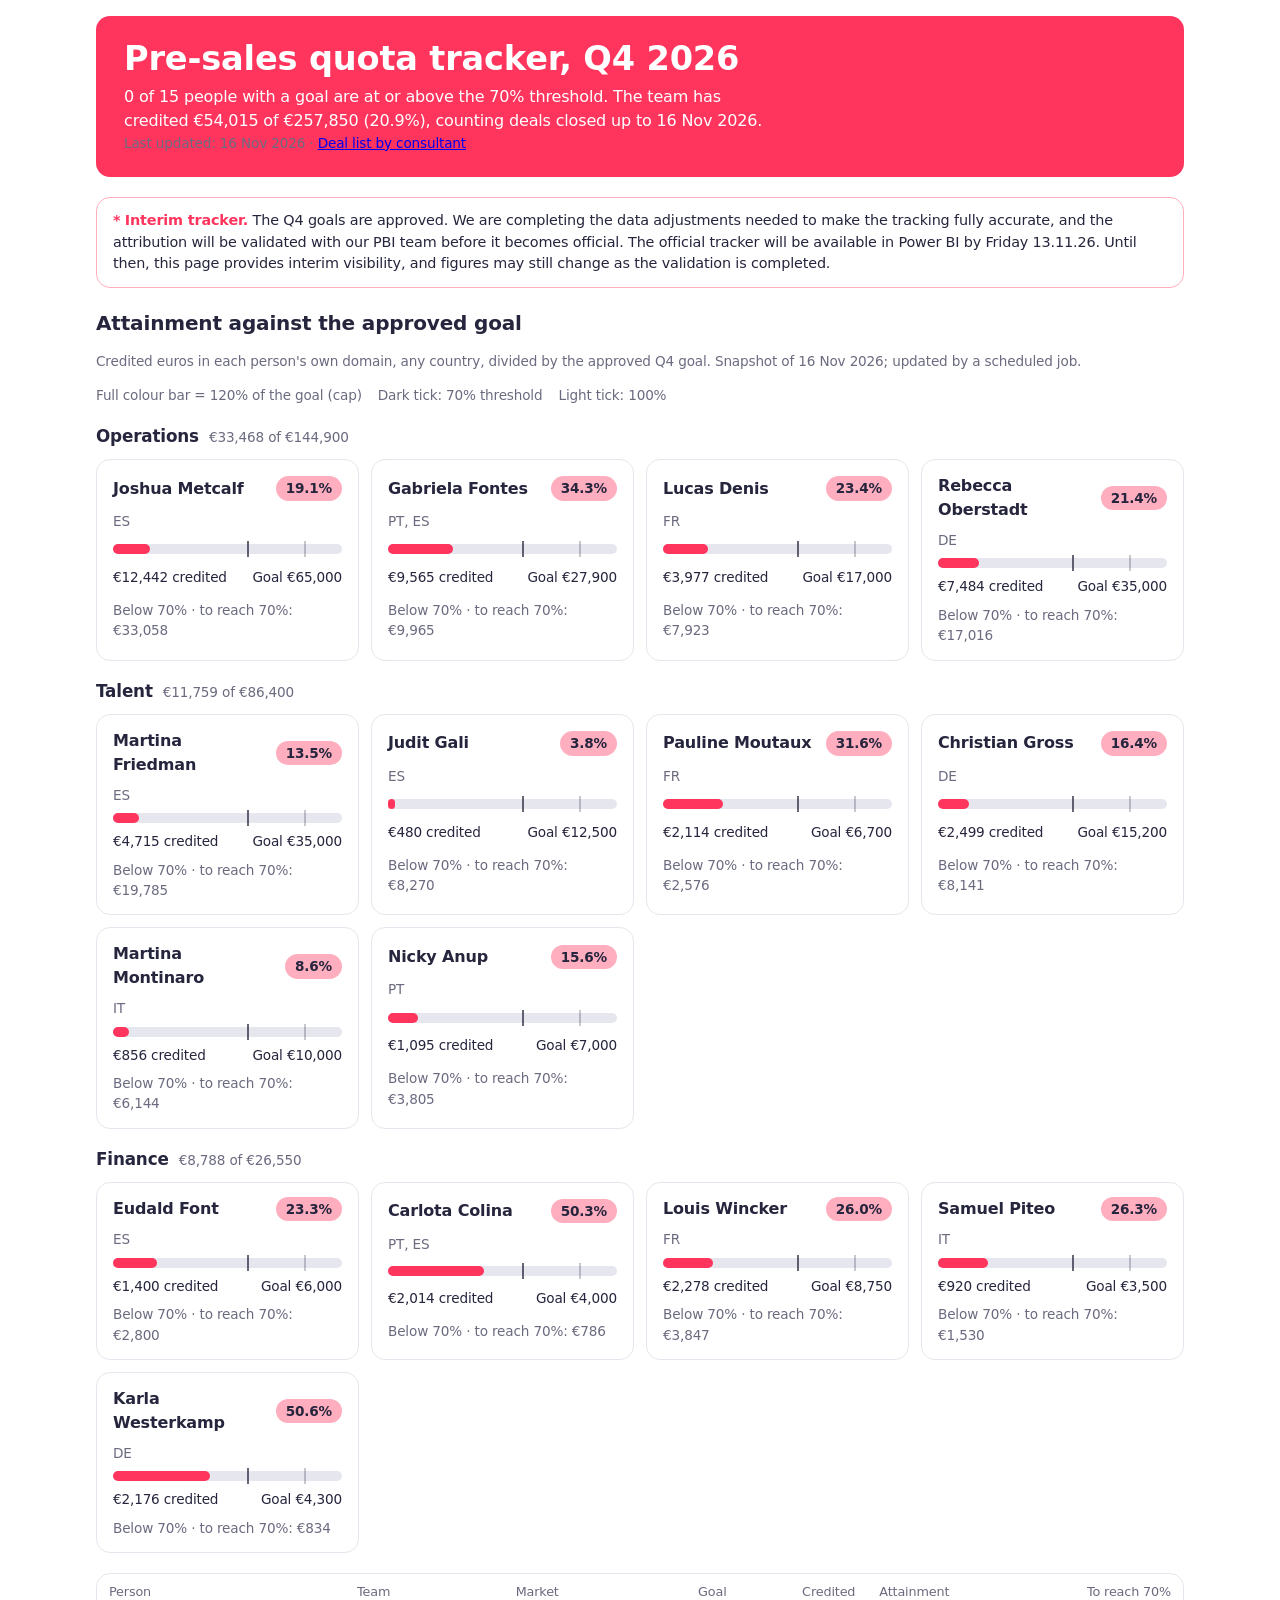
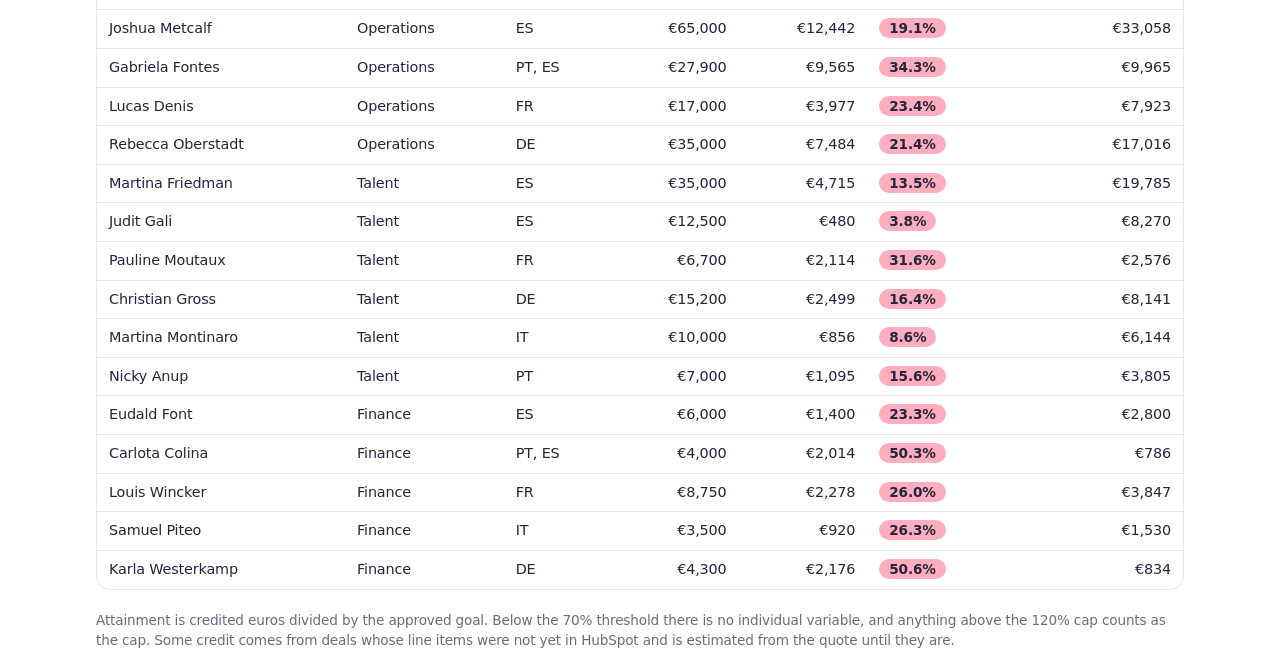
==== commit eab4e7a1: "Add last-updated date and link to deal list" ====
--- a/index.html
+++ b/index.html
@@ -21,7 +21,8 @@
 footer{color:var(--mut);font-size:.85rem}
 </style></head><body><main>
 <header><h1>Pre-sales quota tracker, Q4 2026</h1>
-<p>0 of 15 people with a goal are at or above the 70% threshold. The team has credited €54,015 of €257,850 (20.9%), counting deals closed up to 16 Nov 2026.</p></header>
+<p>0 of 15 people with a goal are at or above the 70% threshold. The team has credited €54,015 of €257,850 (20.9%), counting deals closed up to 16 Nov 2026.</p>
+<p class="mut">Last updated: 16 Nov 2026 &middot; <a href="https://claude.ai/artifact/9PKJnRUuRpsGqwdWMMP5ef">Deal list by consultant</a></p></header>
 <aside class="note" role="note"><b>*</b> <b>Interim tracker.</b> The Q4 goals are approved. We are completing the data adjustments needed to make the tracking fully accurate, and the attribution will be validated with our PBI team before it becomes official. The official tracker will be available in Power BI by Friday 13.11.26. Until then, this page provides interim visibility, and figures may still change as the validation is completed.</aside>
 <section><h2>Attainment against the approved goal</h2>
 <p class="mut">Credited euros in each person's own domain, any country, divided by the approved Q4 goal. Snapshot of 16 Nov 2026; updated by a scheduled job.</p>
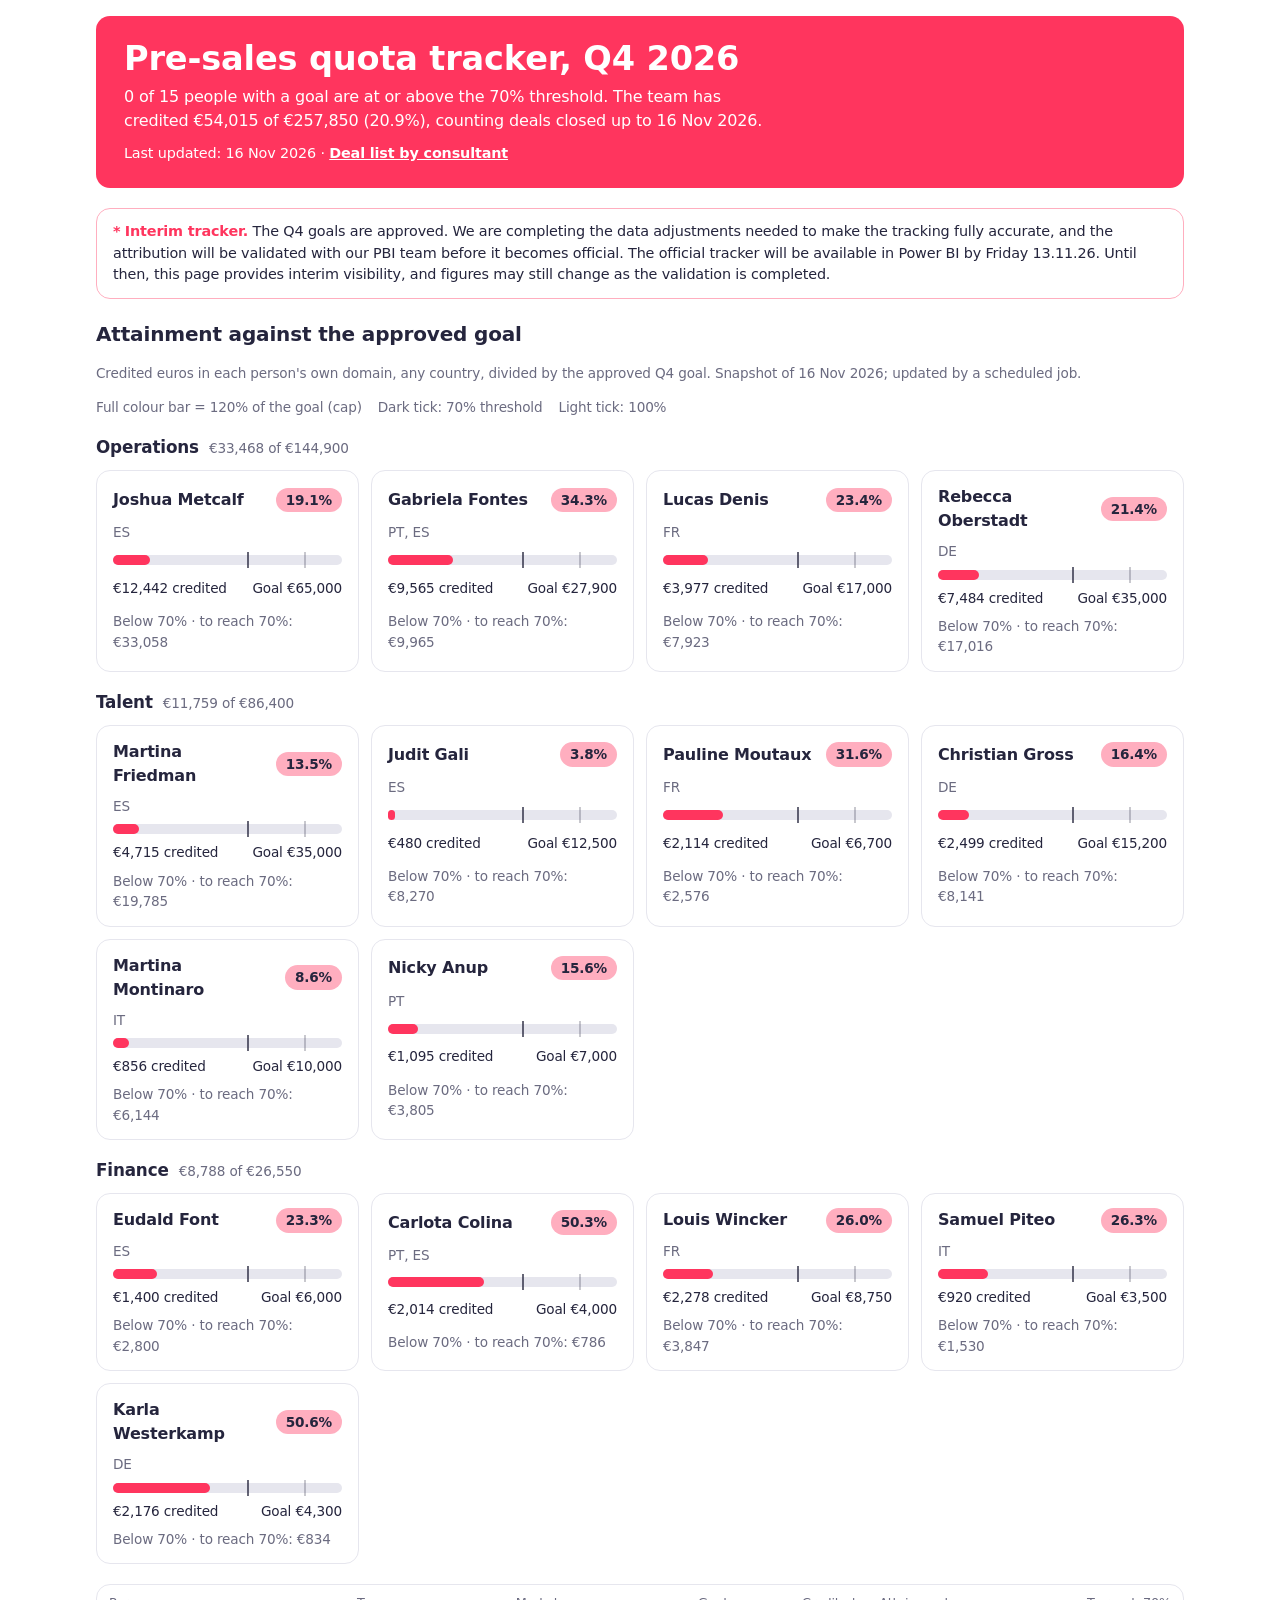
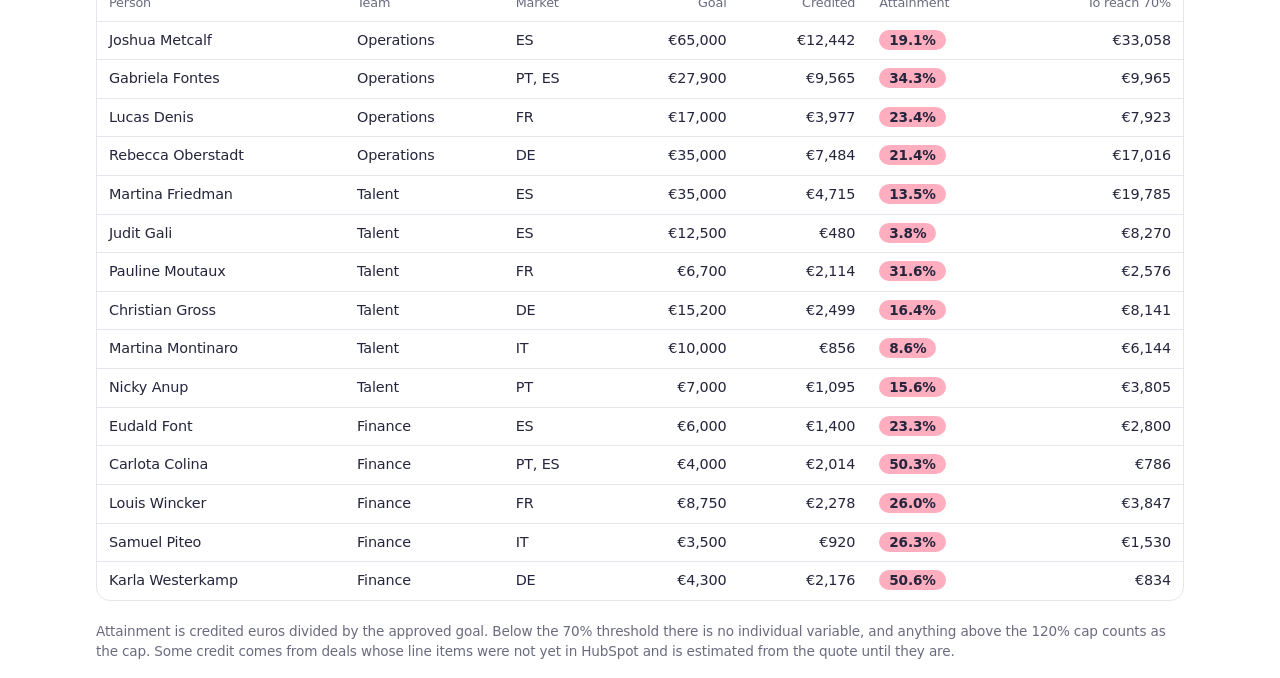
==== commit fe421dba: "Make header text and deal list link readable on red" ====
--- a/index.html
+++ b/index.html
@@ -19,10 +19,11 @@
 .foot{display:flex;justify-content:space-between;gap:8px;font-size:.85rem}
 .box{overflow-x:auto;border:1px solid var(--line);border-radius:14px}table{border-collapse:collapse;width:100%;font-size:.9rem}th,td{padding:8px 12px;border-bottom:1px solid var(--line);text-align:left;white-space:nowrap}th{color:var(--mut);font-weight:500;font-size:.8rem}td.n,th.n{text-align:right;font-variant-numeric:tabular-nums}tr:last-child td{border-bottom:0}
 footer{color:var(--mut);font-size:.85rem}
+header .mut{color:#fff;font-size:.9rem;margin-top:10px}header a{color:#fff;font-weight:600;text-decoration:underline}
 </style></head><body><main>
 <header><h1>Pre-sales quota tracker, Q4 2026</h1>
 <p>0 of 15 people with a goal are at or above the 70% threshold. The team has credited €54,015 of €257,850 (20.9%), counting deals closed up to 16 Nov 2026.</p>
-<p class="mut">Last updated: 16 Nov 2026 &middot; <a href="https://claude.ai/artifact/9PKJnRUuRpsGqwdWMMP5ef">Deal list by consultant</a></p></header>
+<p class="mut">Last updated: 16 Nov 2026 &middot; <a href="deals.html">Deal list by consultant</a></p></header>
 <aside class="note" role="note"><b>*</b> <b>Interim tracker.</b> The Q4 goals are approved. We are completing the data adjustments needed to make the tracking fully accurate, and the attribution will be validated with our PBI team before it becomes official. The official tracker will be available in Power BI by Friday 13.11.26. Until then, this page provides interim visibility, and figures may still change as the validation is completed.</aside>
 <section><h2>Attainment against the approved goal</h2>
 <p class="mut">Credited euros in each person's own domain, any country, divided by the approved Q4 goal. Snapshot of 16 Nov 2026; updated by a scheduled job.</p>
